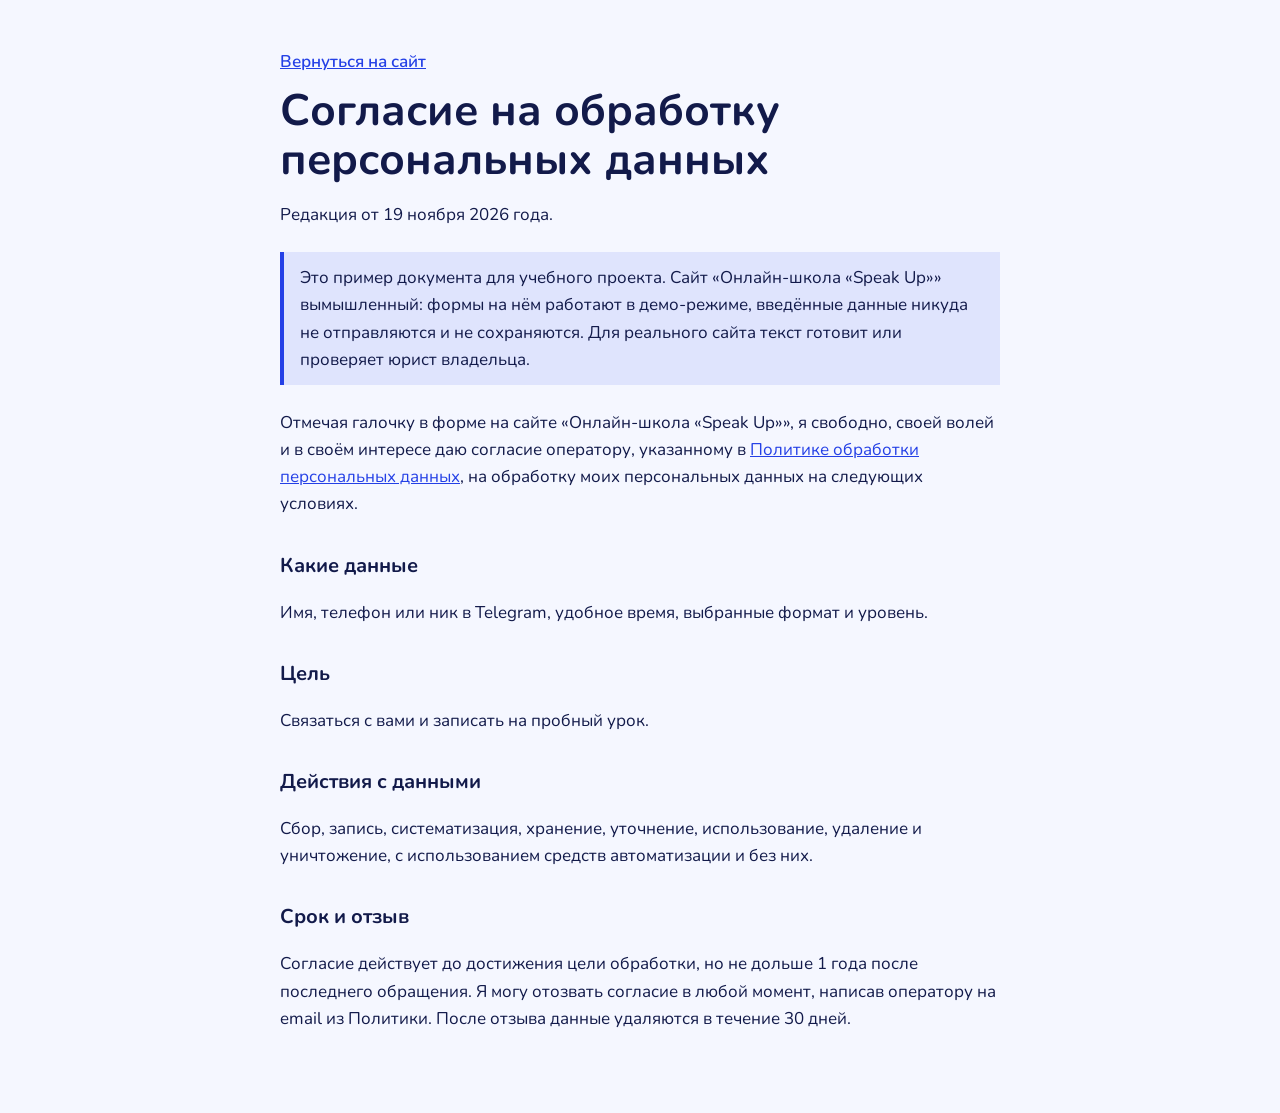
==== consent.html @ 968b0853 "Self-host fonts, add consent and privacy pages Drop Google Fonts: woff2 files (OFL) now ship with th" ====
<!doctype html>
<html lang="ru"><head><meta charset="utf-8"><meta name="viewport" content="width=device-width,initial-scale=1">
<title>Согласие на обработку персональных данных — Онлайн-школа «Speak Up»</title><meta name="robots" content="noindex">
<link rel="stylesheet" href="fonts/fonts.css">
<style>
:root{--bg:#F5F7FF;--ink:#121A4A;--acc:#2440E6}
*{box-sizing:border-box}
body{margin:0;background:var(--bg);color:var(--ink);font:17px/1.6 Nunito,system-ui,sans-serif}
main{max-width:760px;margin:0 auto;padding:48px 20px 64px}
a{color:var(--acc)} a:focus-visible{outline:3px solid var(--acc);outline-offset:3px}
h1{font-family:'Nunito',serif;font-size:clamp(30px,6vw,44px);line-height:1.1;margin:12px 0 8px}
h2{font-size:20px;margin:32px 0 6px}
.note{border-left:4px solid var(--acc);padding:12px 16px;margin:24px 0;background:color-mix(in srgb,var(--acc) 10%,transparent)}
.back{font-weight:600}
</style></head><body><main>
<a class="back" href="./">Вернуться на сайт</a>
<h1>Согласие на обработку персональных данных</h1>
<p>Редакция от 19 ноября 2026 года.</p>
<p class="note">Это пример документа для учебного проекта. Сайт «Онлайн-школа «Speak Up»» вымышленный: формы на нём работают в демо-режиме, введённые данные никуда не отправляются и не сохраняются. Для реального сайта текст готовит или проверяет юрист владельца.</p>

<p>Отмечая галочку в форме на сайте «Онлайн-школа «Speak Up»», я свободно, своей волей и в своём интересе даю согласие оператору, указанному в <a href="privacy.html">Политике обработки персональных данных</a>, на обработку моих персональных данных на следующих условиях.</p>
<h2>Какие данные</h2>
<p>Имя, телефон или ник в Telegram, удобное время, выбранные формат и уровень.</p>
<h2>Цель</h2>
<p>Связаться с вами и записать на пробный урок.</p>
<h2>Действия с данными</h2>
<p>Сбор, запись, систематизация, хранение, уточнение, использование, удаление и уничтожение, с использованием средств автоматизации и без них.</p>
<h2>Срок и отзыв</h2>
<p>Согласие действует до достижения цели обработки, но не дольше 1 года после последнего обращения. Я могу отозвать согласие в любой момент, написав оператору на email из Политики. После отзыва данные удаляются в течение 30 дней.</p>
</main></body></html>
---- fonts/fonts.css ----
/* Self-hosted fonts (SIL Open Font License 1.1), files from @fontsource-variable 5.3.0 */

/* nunito-cyrillic-wght-normal */
@font-face {
  font-family: 'Nunito';
  font-style: normal;
  font-display: swap;
  font-weight: 200 1000;
  src: url(./nunito-cyrillic-wght-normal.woff2) format('woff2-variations');
  unicode-range: U+0301,U+0400-045F,U+0490-0491,U+04B0-04B1,U+2116;
}

/* nunito-latin-wght-normal */
@font-face {
  font-family: 'Nunito';
  font-style: normal;
  font-display: swap;
  font-weight: 200 1000;
  src: url(./nunito-latin-wght-normal.woff2) format('woff2-variations');
  unicode-range: U+0000-00FF,U+0131,U+0152-0153,U+02BB-02BC,U+02C6,U+02DA,U+02DC,U+0304,U+0308,U+0329,U+2000-206F,U+20AC,U+2122,U+2191,U+2193,U+2212,U+2215,U+FEFF,U+FFFD;
}
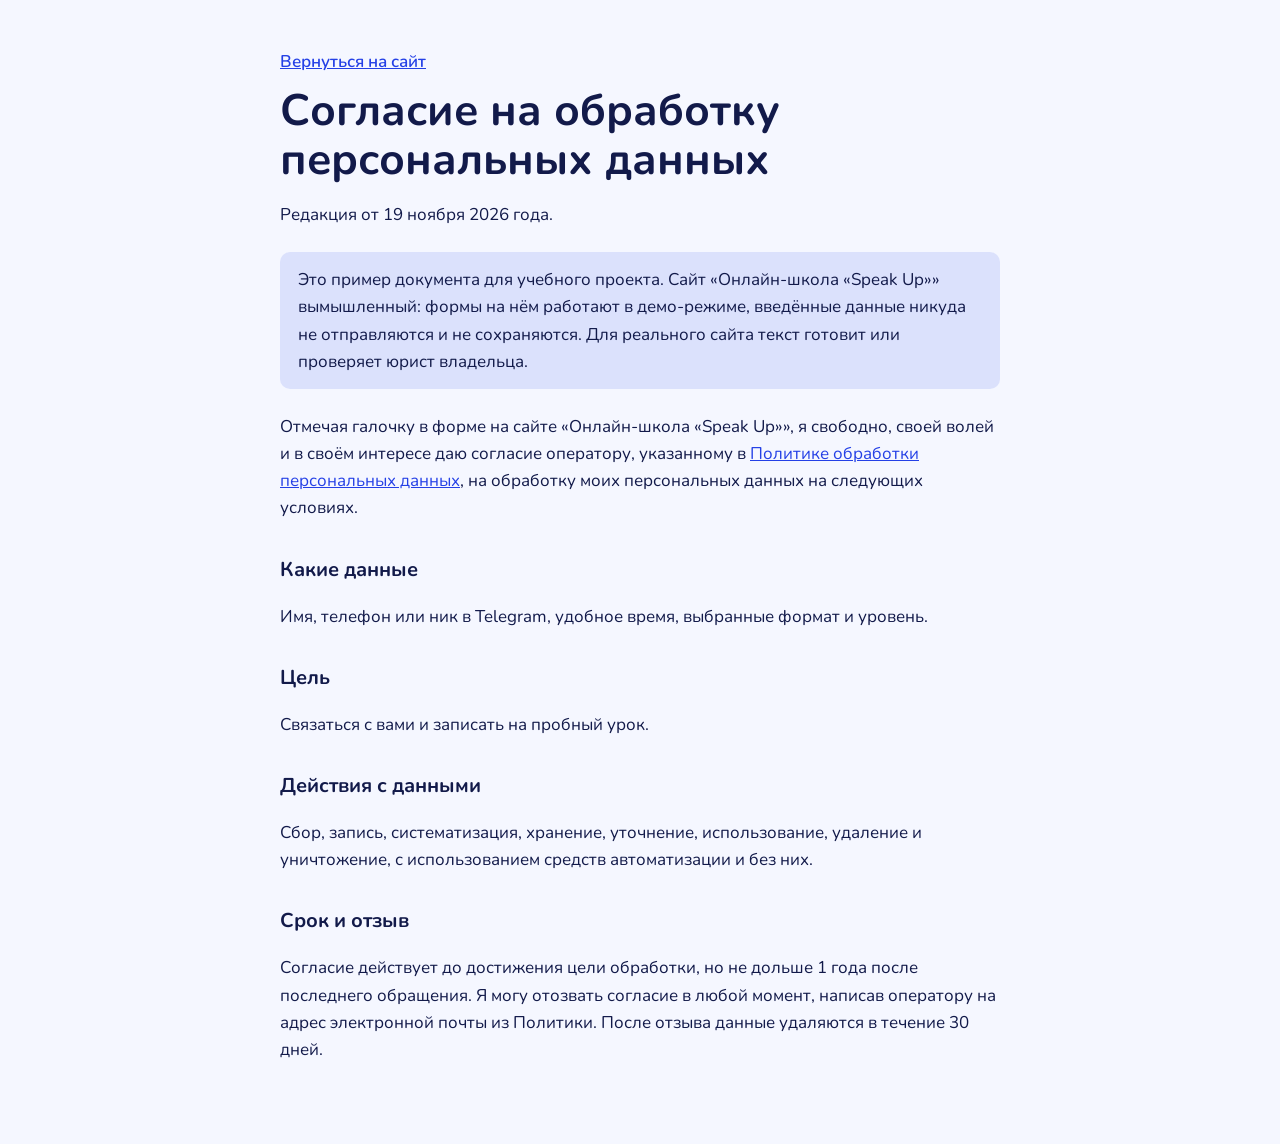
==== commit 265e317c: "Fix contrast, spacing and accent borders; tighten policy wording Design detector findings fixed (con" ====
--- a/consent.html
+++ b/consent.html
@@ -10,7 +10,7 @@
 a{color:var(--acc)} a:focus-visible{outline:3px solid var(--acc);outline-offset:3px}
 h1{font-family:'Nunito',serif;font-size:clamp(30px,6vw,44px);line-height:1.1;margin:12px 0 8px}
 h2{font-size:20px;margin:32px 0 6px}
-.note{border-left:4px solid var(--acc);padding:12px 16px;margin:24px 0;background:color-mix(in srgb,var(--acc) 10%,transparent)}
+.note{padding:14px 18px;margin:24px 0;border-radius:10px;background:color-mix(in srgb,var(--acc) 12%,transparent)}
 .back{font-weight:600}
 </style></head><body><main>
 <a class="back" href="./">Вернуться на сайт</a>
@@ -26,5 +26,5 @@
 <h2>Действия с данными</h2>
 <p>Сбор, запись, систематизация, хранение, уточнение, использование, удаление и уничтожение, с использованием средств автоматизации и без них.</p>
 <h2>Срок и отзыв</h2>
-<p>Согласие действует до достижения цели обработки, но не дольше 1 года после последнего обращения. Я могу отозвать согласие в любой момент, написав оператору на email из Политики. После отзыва данные удаляются в течение 30 дней.</p>
+<p>Согласие действует до достижения цели обработки, но не дольше 1 года после последнего обращения. Я могу отозвать согласие в любой момент, написав оператору на адрес электронной почты из Политики. После отзыва данные удаляются в течение 30 дней.</p>
 </main></body></html>
